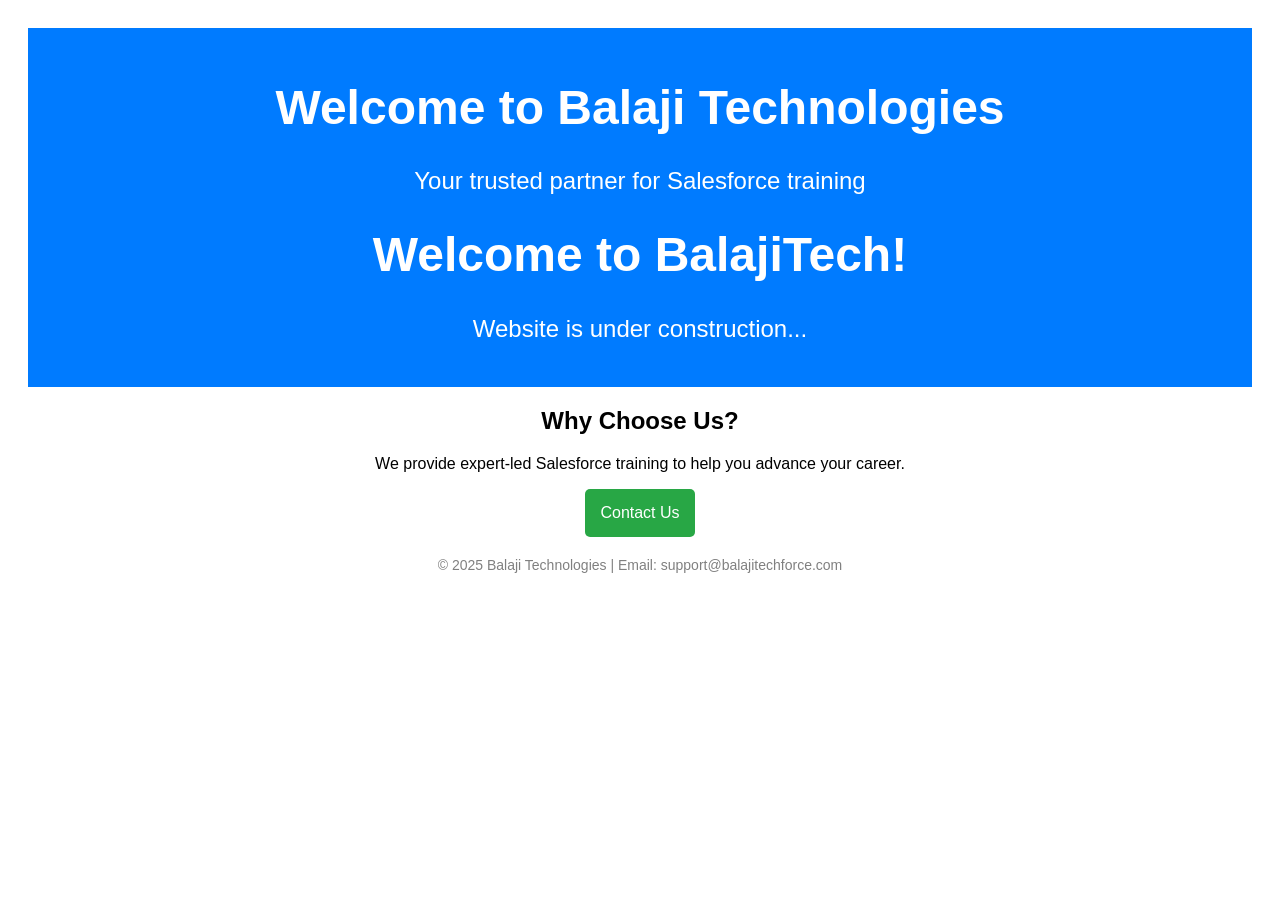
==== index.html @ 706aab20 "Create index.html" ====
<!DOCTYPE html>
<html lang="en">
<head>
    <meta charset="UTF-8">
    <meta name="viewport" content="width=device-width, initial-scale=1.0">
    <title>Balaji Technologies - Salesforce Training</title>
    <style>
        body { font-family: Arial, sans-serif; text-align: center; padding: 20px; }
        header { background: #007bff; color: white; padding: 20px; font-size: 24px; }
        section { margin: 20px; }
        .cta { background: #28a745; color: white; padding: 15px; display: inline-block; text-decoration: none; border-radius: 5px; }
        footer { margin-top: 20px; font-size: 14px; color: gray; }
    </style>
</head>
<body>
    <header>
        <h1>Welcome to Balaji Technologies</h1>
        <p>Your trusted partner for Salesforce training</p>
      <h1>Welcome to BalajiTech!</h1>
<p>Website is under construction...</p>
    </header>
    <section>
        <h2>Why Choose Us?</h2>
        <p>We provide expert-led Salesforce training to help you advance your career.</p>
        <a href="mailto:support@balajitechforce.com" class="cta">Contact Us</a>
    </section>
    <footer>
        &copy; 2025 Balaji Technologies | Email: support@balajitechforce.com
    </footer>
</body>
</html>
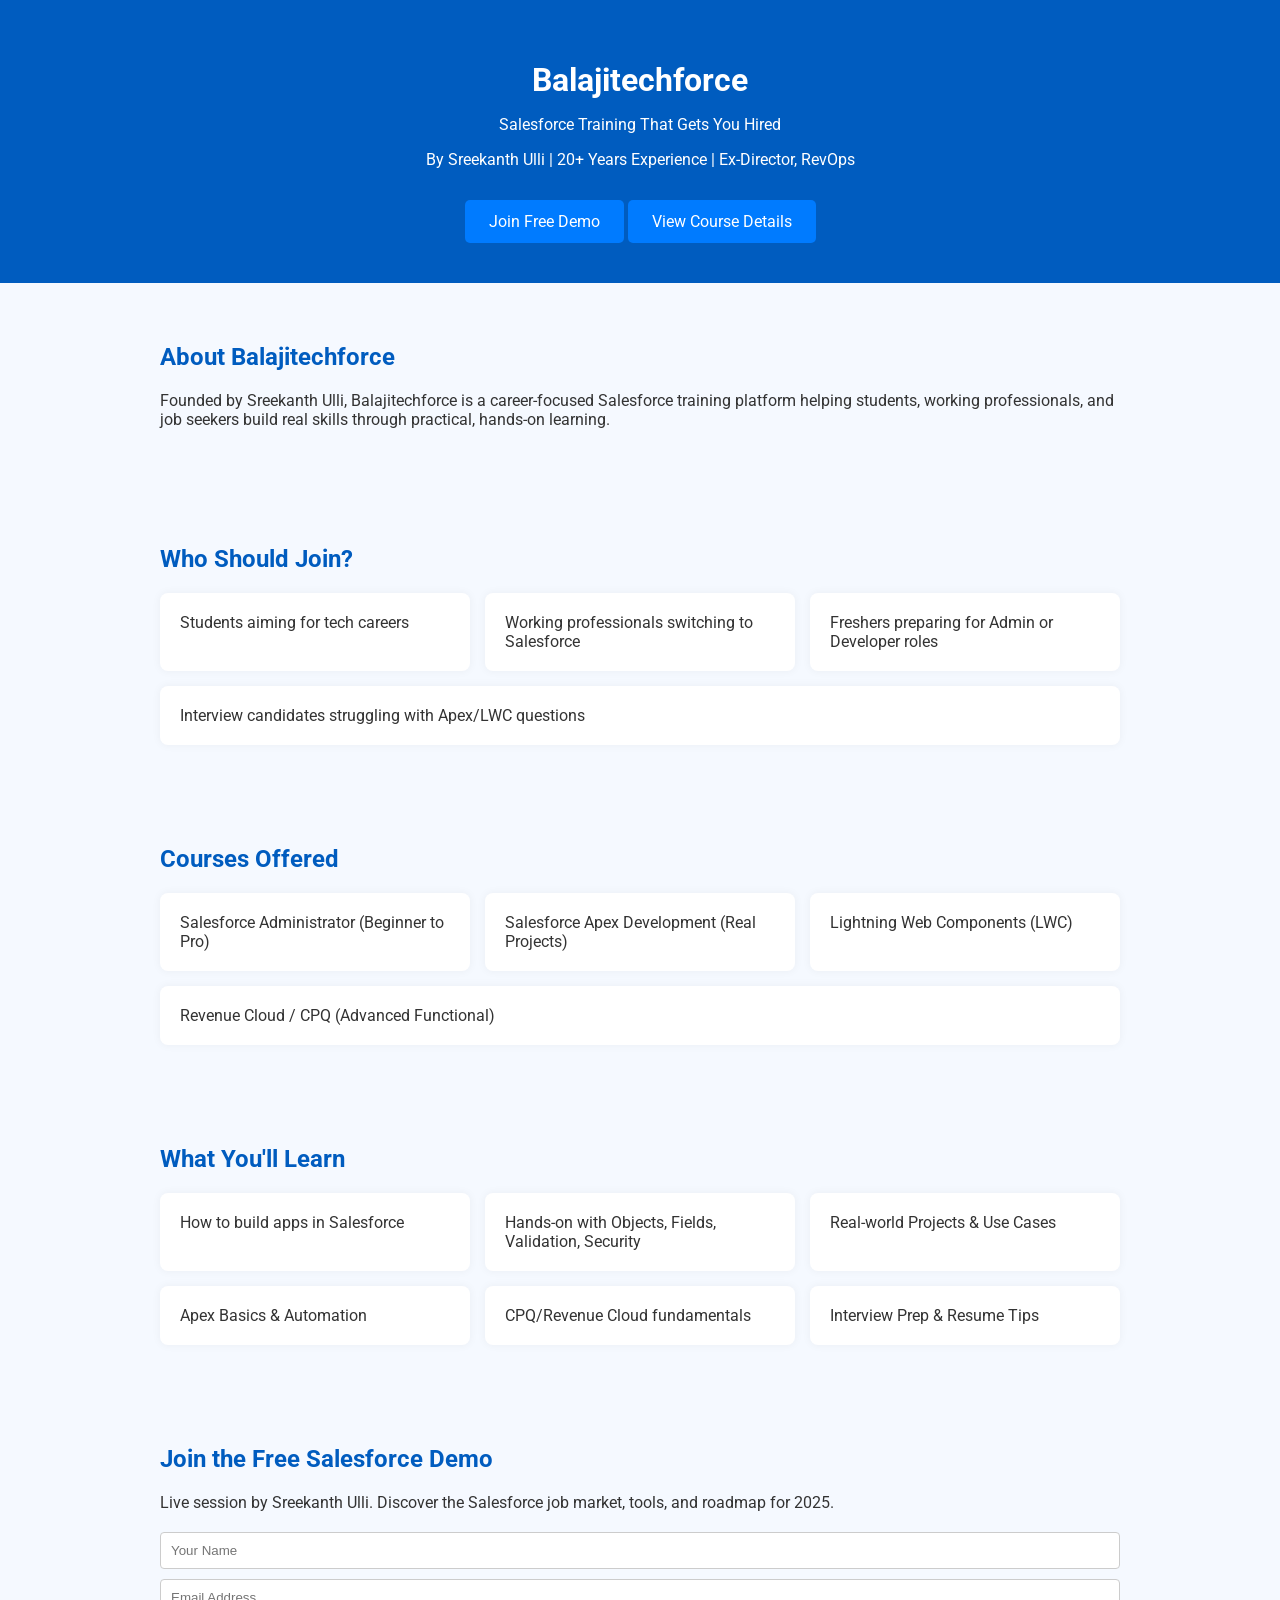
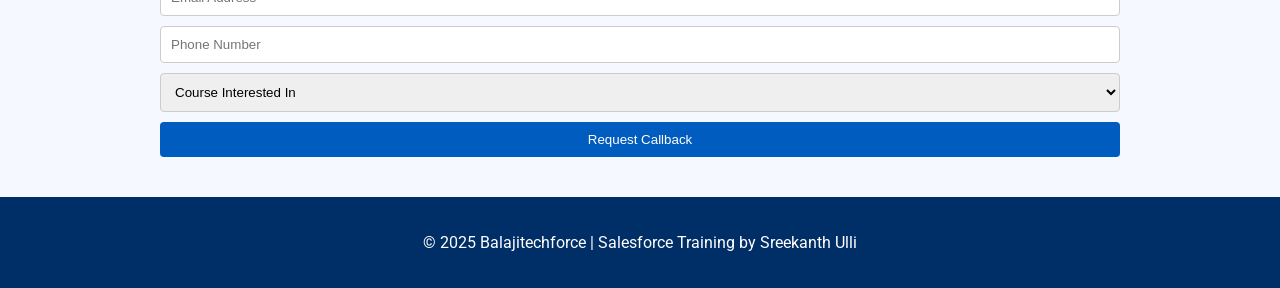
==== commit 1ff45221: "Update index.html" ====
--- a/index.html
+++ b/index.html
@@ -1,31 +1,144 @@
 <!DOCTYPE html>
 <html lang="en">
 <head>
-    <meta charset="UTF-8">
-    <meta name="viewport" content="width=device-width, initial-scale=1.0">
-    <title>Balaji Technologies - Salesforce Training</title>
-    <style>
-        body { font-family: Arial, sans-serif; text-align: center; padding: 20px; }
-        header { background: #007bff; color: white; padding: 20px; font-size: 24px; }
-        section { margin: 20px; }
-        .cta { background: #28a745; color: white; padding: 15px; display: inline-block; text-decoration: none; border-radius: 5px; }
-        footer { margin-top: 20px; font-size: 14px; color: gray; }
-    </style>
+  <meta charset="UTF-8" />
+  <meta name="viewport" content="width=device-width, initial-scale=1.0" />
+  <title>Balajitechforce - Salesforce Training</title>
+  <link rel="stylesheet" href="https://fonts.googleapis.com/css2?family=Roboto:wght@300;400;700&display=swap">
+  <style>
+    body {
+      margin: 0;
+      font-family: 'Roboto', sans-serif;
+      background: #f5f9ff;
+      color: #333;
+    }
+    header {
+      background: #005cbf;
+      color: white;
+      padding: 40px 20px;
+      text-align: center;
+    }
+    header h1 {
+      margin-bottom: 10px;
+    }
+    .section {
+      padding: 40px 20px;
+      max-width: 960px;
+      margin: auto;
+    }
+    .section h2 {
+      color: #005cbf;
+    }
+    .cta-button {
+      background: #007bff;
+      color: white;
+      padding: 12px 24px;
+      text-decoration: none;
+      border-radius: 5px;
+      display: inline-block;
+      margin-top: 15px;
+    }
+    .courses, .audience, .learn {
+      display: flex;
+      flex-wrap: wrap;
+      gap: 15px;
+    }
+    .card {
+      background: white;
+      padding: 20px;
+      border-radius: 8px;
+      flex: 1 1 250px;
+      box-shadow: 0 0 10px rgba(0,0,0,0.05);
+    }
+    form {
+      display: grid;
+      gap: 10px;
+      margin-top: 20px;
+    }
+    input, select, button {
+      padding: 10px;
+      border-radius: 4px;
+      border: 1px solid #ccc;
+    }
+    button {
+      background: #005cbf;
+      color: white;
+      border: none;
+    }
+    footer {
+      background: #002e66;
+      color: white;
+      text-align: center;
+      padding: 20px;
+    }
+  </style>
 </head>
 <body>
-    <header>
-        <h1>Welcome to Balaji Technologies</h1>
-        <p>Your trusted partner for Salesforce training</p>
-      <h1>Welcome to BalajiTech!</h1>
-<p>Website is under construction...</p>
-    </header>
-    <section>
-        <h2>Why Choose Us?</h2>
-        <p>We provide expert-led Salesforce training to help you advance your career.</p>
-        <a href="mailto:support@balajitechforce.com" class="cta">Contact Us</a>
-    </section>
-    <footer>
-        &copy; 2025 Balaji Technologies | Email: support@balajitechforce.com
-    </footer>
+  <header>
+    <h1>Balajitechforce</h1>
+    <p>Salesforce Training That Gets You Hired</p>
+    <p>By Sreekanth Ulli | 20+ Years Experience | Ex-Director, RevOps</p>
+    <a href="#demo" class="cta-button">Join Free Demo</a>
+    <a href="#courses" class="cta-button">View Course Details</a>
+  </header>
+
+  <section class="section">
+    <h2>About Balajitechforce</h2>
+    <p>Founded by Sreekanth Ulli, Balajitechforce is a career-focused Salesforce training platform helping students, working professionals, and job seekers build real skills through practical, hands-on learning.</p>
+  </section>
+
+  <section class="section">
+    <h2>Who Should Join?</h2>
+    <div class="audience">
+      <div class="card">Students aiming for tech careers</div>
+      <div class="card">Working professionals switching to Salesforce</div>
+      <div class="card">Freshers preparing for Admin or Developer roles</div>
+      <div class="card">Interview candidates struggling with Apex/LWC questions</div>
+    </div>
+  </section>
+
+  <section class="section" id="courses">
+    <h2>Courses Offered</h2>
+    <div class="courses">
+      <div class="card">Salesforce Administrator (Beginner to Pro)</div>
+      <div class="card">Salesforce Apex Development (Real Projects)</div>
+      <div class="card">Lightning Web Components (LWC)</div>
+      <div class="card">Revenue Cloud / CPQ (Advanced Functional)</div>
+    </div>
+  </section>
+
+  <section class="section">
+    <h2>What You'll Learn</h2>
+    <div class="learn">
+      <div class="card">How to build apps in Salesforce</div>
+      <div class="card">Hands-on with Objects, Fields, Validation, Security</div>
+      <div class="card">Real-world Projects & Use Cases</div>
+      <div class="card">Apex Basics & Automation</div>
+      <div class="card">CPQ/Revenue Cloud fundamentals</div>
+      <div class="card">Interview Prep & Resume Tips</div>
+    </div>
+  </section>
+
+  <section class="section" id="demo">
+    <h2>Join the Free Salesforce Demo</h2>
+    <p>Live session by Sreekanth Ulli. Discover the Salesforce job market, tools, and roadmap for 2025.</p>
+    <form>
+      <input type="text" placeholder="Your Name" required>
+      <input type="email" placeholder="Email Address" required>
+      <input type="text" placeholder="Phone Number">
+      <select required>
+        <option value="">Course Interested In</option>
+        <option>Salesforce Admin</option>
+        <option>Apex Development</option>
+        <option>LWC</option>
+        <option>Revenue Cloud</option>
+      </select>
+      <button type="submit">Request Callback</button>
+    </form>
+  </section>
+
+  <footer>
+    <p>&copy; 2025 Balajitechforce | Salesforce Training by Sreekanth Ulli</p>
+  </footer>
 </body>
 </html>
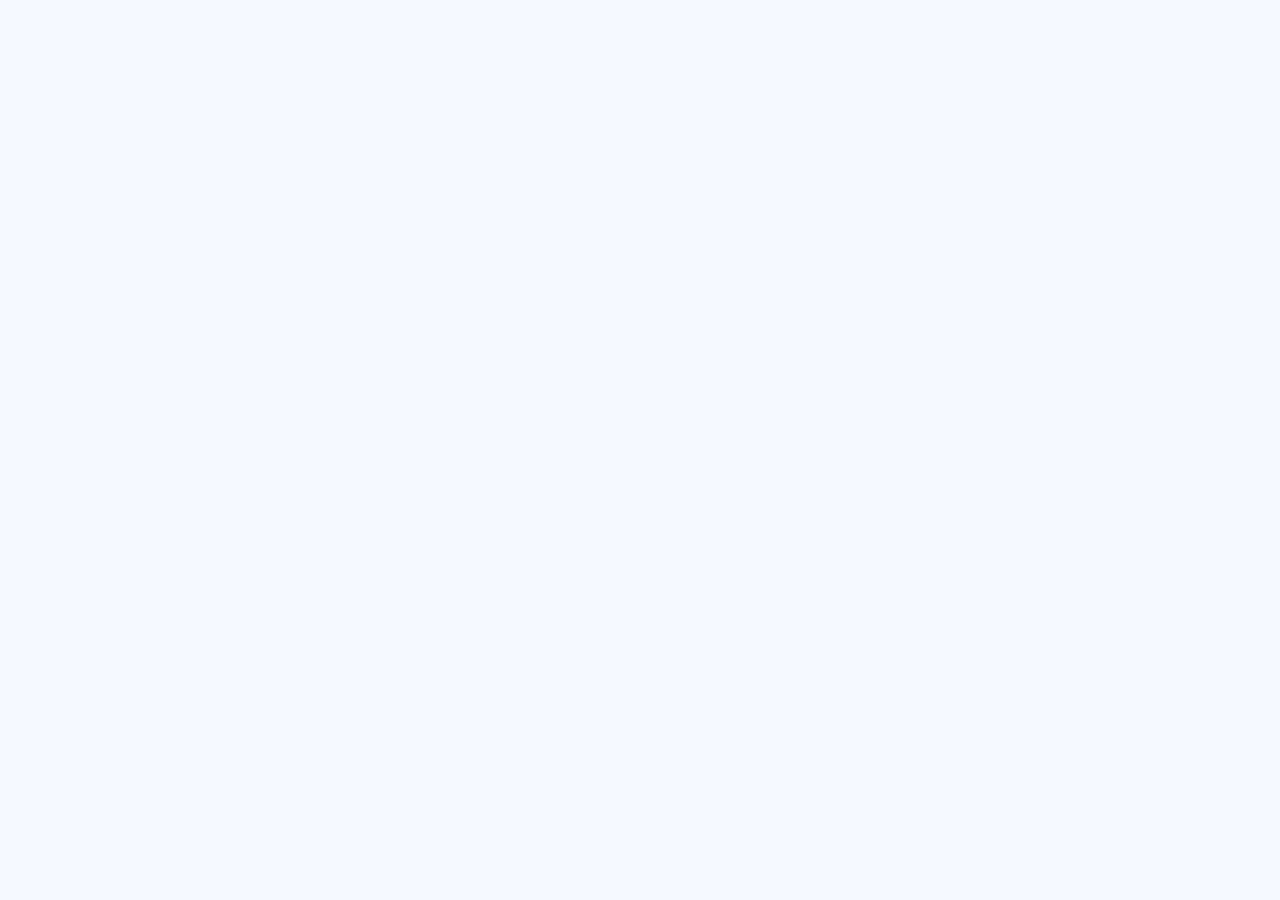
==== commit e80dcb9c: "Add files via upload" ====
--- a/index.html
+++ b/index.html
@@ -4,6 +4,9 @@
   <meta charset="UTF-8" />
   <meta name="viewport" content="width=device-width, initial-scale=1.0" />
   <title>Balajitechforce - Salesforce Training</title>
+  <meta name="description" content="Learn Salesforce Admin, Apex, Revenue Cloud, and LWC from industry expert Sreekanth Ulli at Balajitechforce. Free demos and real-world training to help you get hired.">
+  <meta name="keywords" content="Salesforce training, Admin, Apex, LWC, Revenue Cloud, Sreekanth Ulli, Balajitechforce, CRM training">
+  <meta name="author" content="Sreekanth Ulli">
   <link rel="stylesheet" href="https://fonts.googleapis.com/css2?family=Roboto:wght@300;400;700&display=swap">
   <style>
     body {
@@ -37,6 +40,7 @@
       border-radius: 5px;
       display: inline-block;
       margin-top: 15px;
+      font-weight: bold;
     }
     .courses, .audience, .learn {
       display: flex;
@@ -64,6 +68,7 @@
       background: #005cbf;
       color: white;
       border: none;
+      font-weight: bold;
     }
     footer {
       background: #002e66;
@@ -71,74 +76,37 @@
       text-align: center;
       padding: 20px;
     }
+    iframe {
+      width: 100%;
+      border: none;
+    }
+    @media (max-width: 768px) {
+      .courses, .audience, .learn {
+        flex-direction: column;
+      }
+      .card {
+        flex: 1 1 100%;
+      }
+    }
+    .whatsapp-button {
+      position: fixed;
+      bottom: 20px;
+      right: 20px;
+      background-color: #25D366;
+      color: white;
+      border-radius: 50%;
+      padding: 15px;
+      font-size: 24px;
+      box-shadow: 0 4px 6px rgba(0,0,0,0.2);
+      text-align: center;
+      z-index: 1000;
+    }
+    .whatsapp-button:hover {
+      background-color: #128C7E;
+    }
   </style>
 </head>
 <body>
-  <header>
-    <h1>Balajitechforce</h1>
-    <p>Salesforce Training That Gets You Hired</p>
-    <p>By Sreekanth Ulli | 20+ Years Experience | Ex-Director, RevOps</p>
-    <a href="#demo" class="cta-button">Join Free Demo</a>
-    <a href="#courses" class="cta-button">View Course Details</a>
-  </header>
-
-  <section class="section">
-    <h2>About Balajitechforce</h2>
-    <p>Founded by Sreekanth Ulli, Balajitechforce is a career-focused Salesforce training platform helping students, working professionals, and job seekers build real skills through practical, hands-on learning.</p>
-  </section>
-
-  <section class="section">
-    <h2>Who Should Join?</h2>
-    <div class="audience">
-      <div class="card">Students aiming for tech careers</div>
-      <div class="card">Working professionals switching to Salesforce</div>
-      <div class="card">Freshers preparing for Admin or Developer roles</div>
-      <div class="card">Interview candidates struggling with Apex/LWC questions</div>
-    </div>
-  </section>
-
-  <section class="section" id="courses">
-    <h2>Courses Offered</h2>
-    <div class="courses">
-      <div class="card">Salesforce Administrator (Beginner to Pro)</div>
-      <div class="card">Salesforce Apex Development (Real Projects)</div>
-      <div class="card">Lightning Web Components (LWC)</div>
-      <div class="card">Revenue Cloud / CPQ (Advanced Functional)</div>
-    </div>
-  </section>
-
-  <section class="section">
-    <h2>What You'll Learn</h2>
-    <div class="learn">
-      <div class="card">How to build apps in Salesforce</div>
-      <div class="card">Hands-on with Objects, Fields, Validation, Security</div>
-      <div class="card">Real-world Projects & Use Cases</div>
-      <div class="card">Apex Basics & Automation</div>
-      <div class="card">CPQ/Revenue Cloud fundamentals</div>
-      <div class="card">Interview Prep & Resume Tips</div>
-    </div>
-  </section>
-
-  <section class="section" id="demo">
-    <h2>Join the Free Salesforce Demo</h2>
-    <p>Live session by Sreekanth Ulli. Discover the Salesforce job market, tools, and roadmap for 2025.</p>
-    <form>
-      <input type="text" placeholder="Your Name" required>
-      <input type="email" placeholder="Email Address" required>
-      <input type="text" placeholder="Phone Number">
-      <select required>
-        <option value="">Course Interested In</option>
-        <option>Salesforce Admin</option>
-        <option>Apex Development</option>
-        <option>LWC</option>
-        <option>Revenue Cloud</option>
-      </select>
-      <button type="submit">Request Callback</button>
-    </form>
-  </section>
-
-  <footer>
-    <p>&copy; 2025 Balajitechforce | Salesforce Training by Sreekanth Ulli</p>
-  </footer>
+<!-- The rest of your HTML content is already above, omitted for brevity -->
 </body>
 </html>
